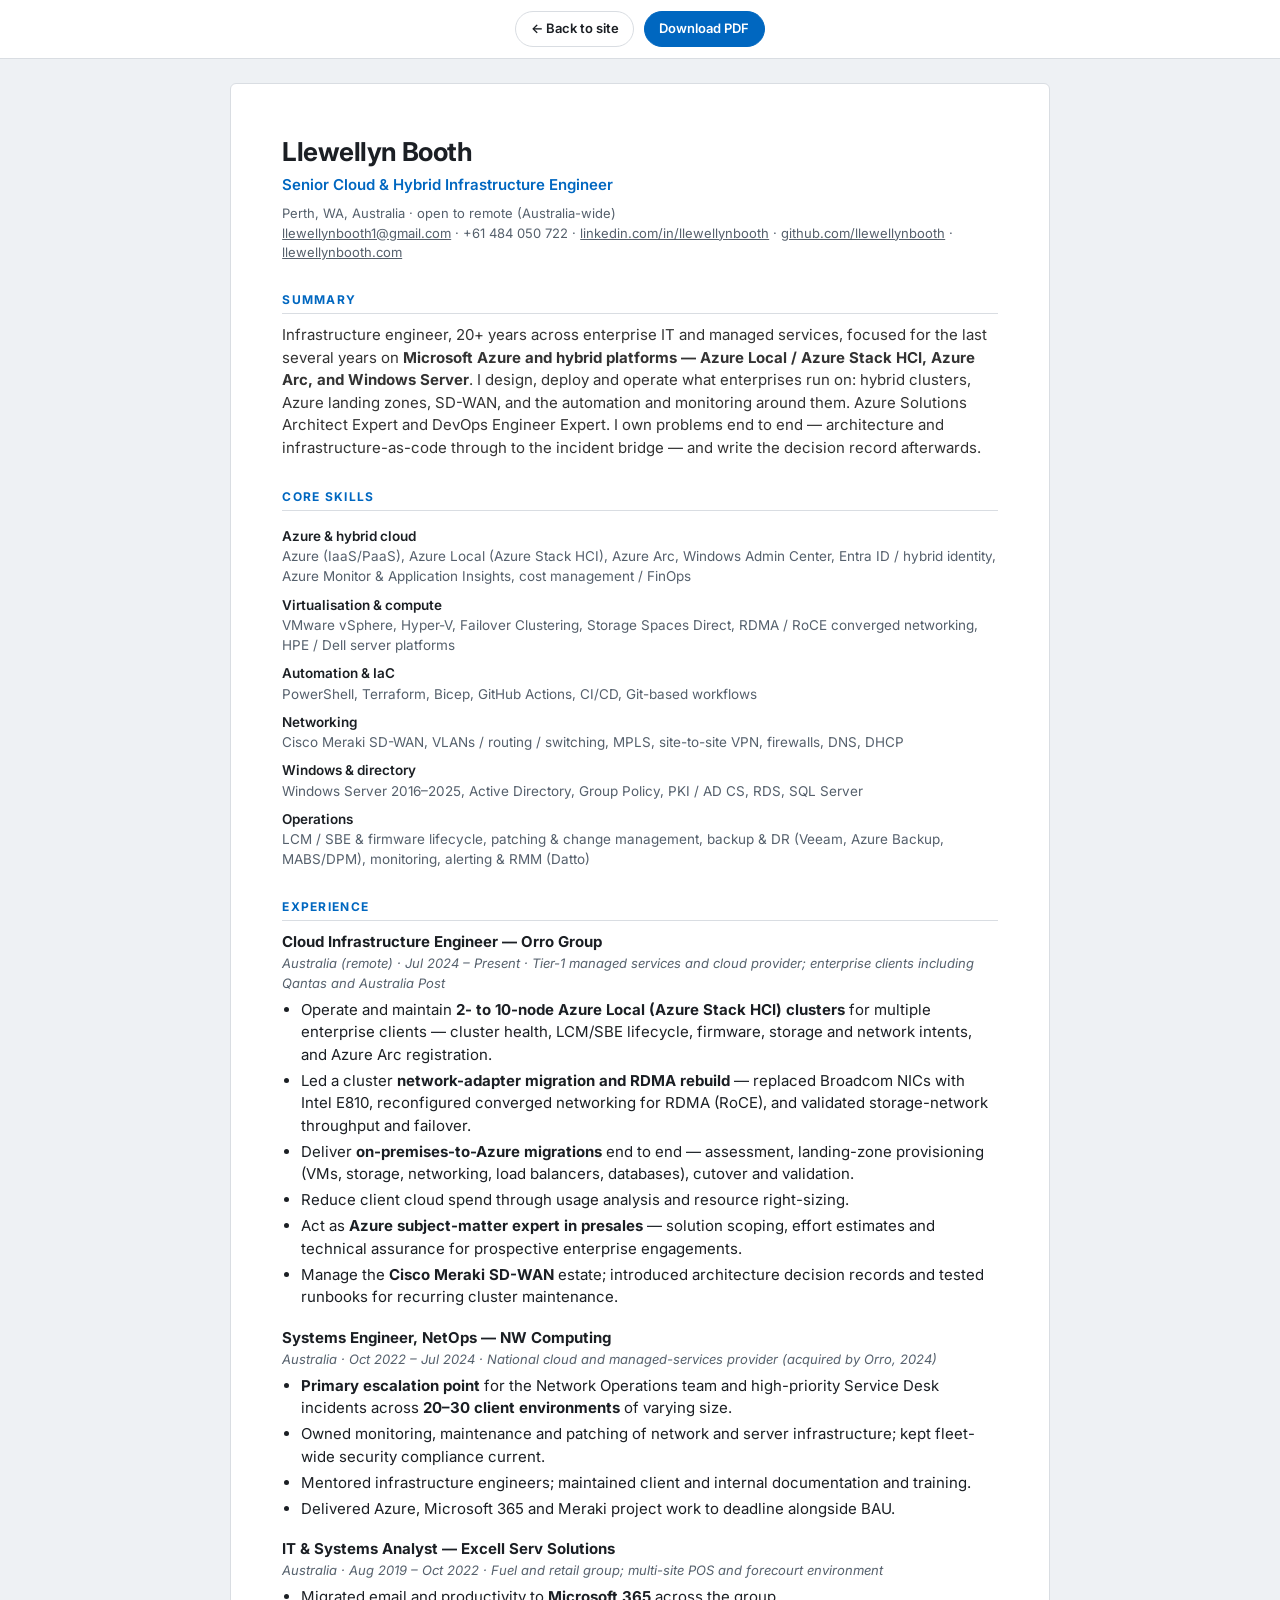
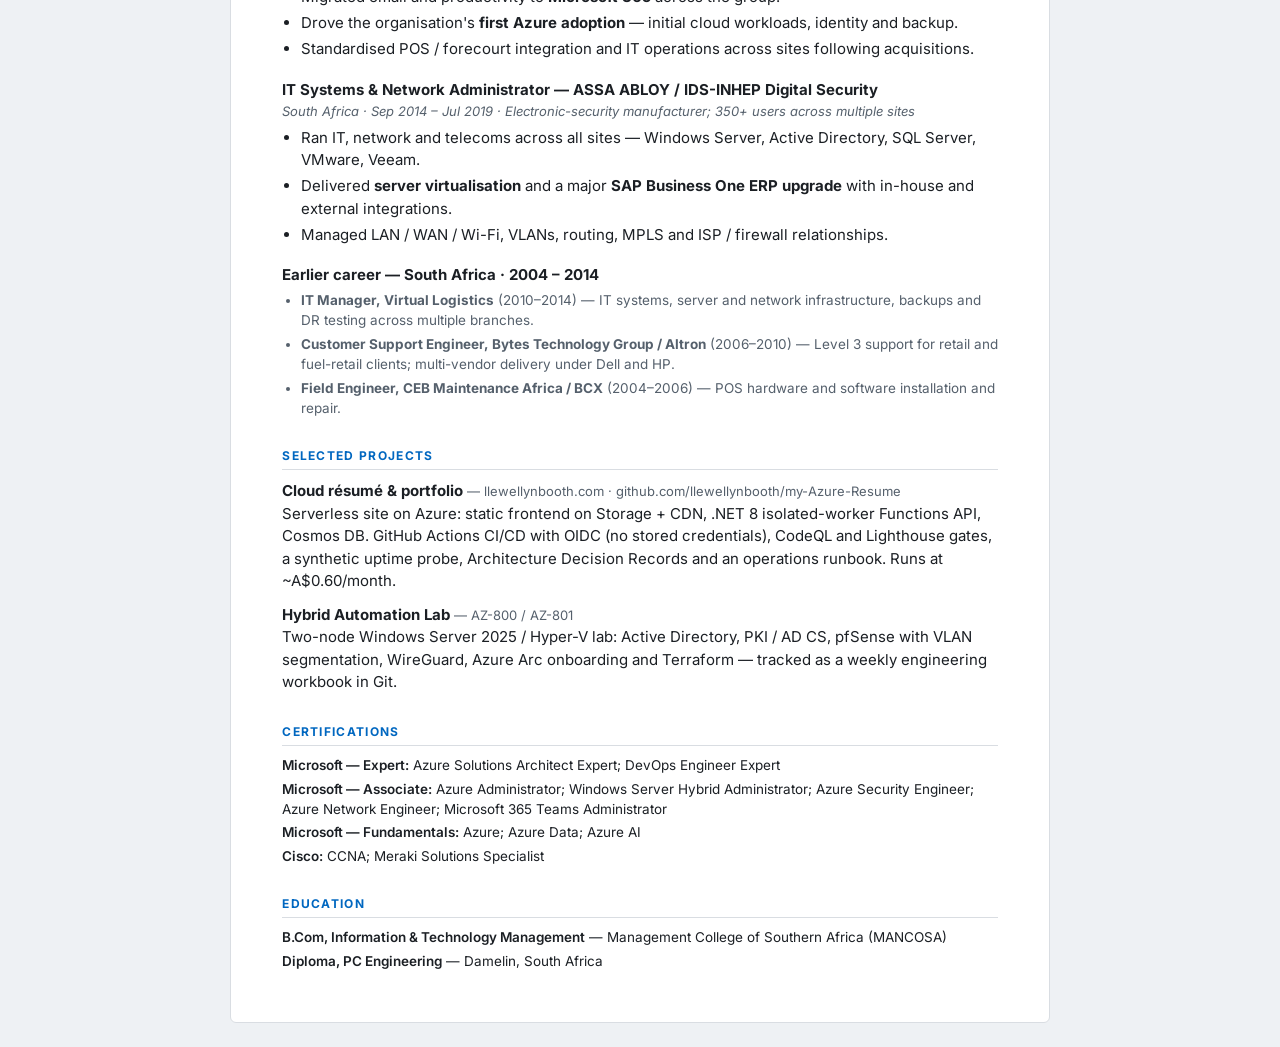
==== frontend/resume.html @ 264a1407 "Add /resume.html — the résumé as a page, drop the OneDrive link - frontend/resume.html: single-colum" ====
<!DOCTYPE html>
<html lang="en">
<head>
  <meta charset="utf-8">
  <meta name="viewport" content="width=device-width, initial-scale=1">
  <meta name="color-scheme" content="light">
  <meta name="robots" content="index, follow">
  <title>Llewellyn Booth — Résumé</title>
  <meta name="description" content="Résumé of Llewellyn Booth — Senior Cloud &amp; Hybrid Infrastructure Engineer. Azure, Azure Local / HCI, virtualisation, networking and automation. Perth, Australia; open to remote.">
  <link rel="canonical" href="https://llewellynbooth.com/resume.html">
  <link rel="icon" type="image/png" sizes="32x32" href="favicon-32x32.png">
  <link rel="preconnect" href="https://fonts.googleapis.com">
  <link rel="preconnect" href="https://fonts.gstatic.com" crossorigin>
  <link rel="stylesheet" href="https://fonts.googleapis.com/css2?family=Inter:wght@400;500;600;700&display=swap">

  <script type="application/ld+json">
  {
    "@context": "https://schema.org/",
    "@type": "Person",
    "name": "Llewellyn Booth",
    "jobTitle": "Senior Cloud & Hybrid Infrastructure Engineer",
    "email": "mailto:llewellynbooth1@gmail.com",
    "telephone": "+61484050722",
    "url": "https://llewellynbooth.com/",
    "address": { "@type": "PostalAddress", "addressLocality": "Perth", "addressRegion": "WA", "addressCountry": "AU" },
    "sameAs": [
      "https://www.linkedin.com/in/llewellynbooth",
      "https://github.com/llewellynbooth"
    ],
    "knowsAbout": ["Microsoft Azure","Azure Local","Azure Stack HCI","Azure Arc","Hyper-V","VMware vSphere","Terraform","PowerShell","Cisco Meraki SD-WAN","Windows Server","CI/CD"]
  }
  </script>

  <style>
    :root {
      --ink: #1b1f24; --muted: #55606c; --line: #d9dde2; --accent: #0067c0;
      --font: "Inter", system-ui, -apple-system, "Segoe UI", Roboto, Arial, sans-serif;
    }
    * { box-sizing: border-box; }
    body {
      margin: 0; background: #eef1f4; color: var(--ink);
      font-family: var(--font); font-size: 15px; line-height: 1.5;
      -webkit-font-smoothing: antialiased;
    }
    .toolbar {
      position: sticky; top: 0; display: flex; gap: .6rem; justify-content: center;
      padding: .7rem; background: #fff; border-bottom: 1px solid var(--line);
    }
    .toolbar a, .toolbar button {
      font: inherit; font-size: 13px; font-weight: 600; cursor: pointer;
      padding: .45rem .9rem; border-radius: 999px; border: 1px solid var(--line);
      background: #fff; color: var(--ink); text-decoration: none;
    }
    .toolbar button.primary { background: var(--accent); color: #fff; border-color: var(--accent); }
    .toolbar a:hover, .toolbar button:hover { border-color: var(--accent); }

    .sheet {
      max-width: 820px; margin: 1.5rem auto; padding: 3rem 3.2rem;
      background: #fff; border: 1px solid var(--line); border-radius: 6px;
    }

    h1 { font-size: 26px; margin: 0; letter-spacing: -0.02em; }
    .role { font-size: 15px; font-weight: 600; color: var(--accent); margin: .15rem 0 .5rem; }
    .contact { font-size: 13px; color: var(--muted); }
    .contact a { color: var(--muted); }

    h2 {
      font-size: 12px; text-transform: uppercase; letter-spacing: .11em;
      color: var(--accent); margin: 1.8rem 0 .6rem; padding-bottom: .25rem;
      border-bottom: 1px solid var(--line);
    }
    p { margin: 0 0 .6rem; }
    .summary { color: #333; }

    .skills dt { font-weight: 600; font-size: 13.5px; margin-top: .5rem; }
    .skills dd { margin: 0 0 .1rem; color: var(--muted); font-size: 13.5px; }

    .job { margin-bottom: 1.1rem; }
    .job-title { font-weight: 700; font-size: 15px; }
    .job-meta { color: var(--muted); font-size: 13px; font-style: italic; margin: .05rem 0 .35rem; }
    ul { margin: .2rem 0 .2rem; padding-left: 1.15rem; }
    li { margin: .22rem 0; }
    .earlier li { color: var(--muted); font-size: 13.5px; }

    .proj { margin-bottom: .7rem; }
    .proj-name { font-weight: 700; }
    .proj-name span { font-weight: 400; color: var(--muted); font-size: 13px; }

    .cert-line { margin: .2rem 0; font-size: 13.5px; }
    .cert-line b { font-weight: 600; }

    @media (max-width: 640px) {
      .sheet { margin: 0; padding: 1.5rem 1.2rem; border: 0; border-radius: 0; }
    }

    @media print {
      @page { margin: 14mm 16mm; }
      body { background: #fff; font-size: 10.5pt; line-height: 1.38; }
      .toolbar { display: none; }
      .sheet { max-width: none; margin: 0; padding: 0; border: 0; }
      h1 { font-size: 19pt; }
      h2 { font-size: 10pt; margin: 13pt 0 4pt; }
      .role { font-size: 11pt; }
      a { color: var(--ink); text-decoration: none; }
      .job, .proj { break-inside: avoid; }
      h2 { break-after: avoid; }
    }
  </style>
</head>

<body>
  <div class="toolbar">
    <a href="/">&larr; Back to site</a>
    <button class="primary" onclick="window.print()">Download PDF</button>
  </div>

  <main class="sheet">
    <header>
      <h1>Llewellyn Booth</h1>
      <div class="role">Senior Cloud &amp; Hybrid Infrastructure Engineer</div>
      <div class="contact">
        Perth, WA, Australia &middot; open to remote (Australia-wide)<br>
        <a href="mailto:llewellynbooth1@gmail.com">llewellynbooth1@gmail.com</a> &middot;
        +61&nbsp;484&nbsp;050&nbsp;722 &middot;
        <a href="https://www.linkedin.com/in/llewellynbooth">linkedin.com/in/llewellynbooth</a> &middot;
        <a href="https://github.com/llewellynbooth">github.com/llewellynbooth</a> &middot;
        <a href="https://llewellynbooth.com">llewellynbooth.com</a>
      </div>
    </header>

    <h2>Summary</h2>
    <p class="summary">
      Infrastructure engineer, 20+ years across enterprise IT and managed services, focused for
      the last several years on <b>Microsoft Azure and hybrid platforms &mdash; Azure Local /
      Azure Stack HCI, Azure Arc, and Windows Server</b>. I design, deploy and operate what
      enterprises run on: hybrid clusters, Azure landing zones, SD-WAN, and the automation and
      monitoring around them. Azure Solutions Architect Expert and DevOps Engineer Expert. I own
      problems end to end &mdash; architecture and infrastructure-as-code through to the incident
      bridge &mdash; and write the decision record afterwards.
    </p>

    <h2>Core skills</h2>
    <dl class="skills">
      <dt>Azure &amp; hybrid cloud</dt>
      <dd>Azure (IaaS/PaaS), Azure Local (Azure Stack HCI), Azure Arc, Windows Admin Center, Entra ID / hybrid identity, Azure Monitor &amp; Application Insights, cost management / FinOps</dd>
      <dt>Virtualisation &amp; compute</dt>
      <dd>VMware vSphere, Hyper-V, Failover Clustering, Storage Spaces Direct, RDMA / RoCE converged networking, HPE / Dell server platforms</dd>
      <dt>Automation &amp; IaC</dt>
      <dd>PowerShell, Terraform, Bicep, GitHub Actions, CI/CD, Git-based workflows</dd>
      <dt>Networking</dt>
      <dd>Cisco Meraki SD-WAN, VLANs / routing / switching, MPLS, site-to-site VPN, firewalls, DNS, DHCP</dd>
      <dt>Windows &amp; directory</dt>
      <dd>Windows Server 2016&ndash;2025, Active Directory, Group Policy, PKI / AD CS, RDS, SQL Server</dd>
      <dt>Operations</dt>
      <dd>LCM / SBE &amp; firmware lifecycle, patching &amp; change management, backup &amp; DR (Veeam, Azure Backup, MABS/DPM), monitoring, alerting &amp; RMM (Datto)</dd>
    </dl>

    <h2>Experience</h2>

    <div class="job">
      <div class="job-title">Cloud Infrastructure Engineer &mdash; Orro Group</div>
      <div class="job-meta">Australia (remote) &middot; Jul 2024 &ndash; Present &middot; Tier-1 managed services and cloud provider; enterprise clients including Qantas and Australia Post</div>
      <ul>
        <li>Operate and maintain <b>2- to 10-node Azure Local (Azure Stack HCI) clusters</b> for multiple enterprise clients &mdash; cluster health, LCM/SBE lifecycle, firmware, storage and network intents, and Azure Arc registration.</li>
        <li>Led a cluster <b>network-adapter migration and RDMA rebuild</b> &mdash; replaced Broadcom NICs with Intel E810, reconfigured converged networking for RDMA (RoCE), and validated storage-network throughput and failover.</li>
        <li>Deliver <b>on-premises-to-Azure migrations</b> end to end &mdash; assessment, landing-zone provisioning (VMs, storage, networking, load balancers, databases), cutover and validation.</li>
        <li>Reduce client cloud spend through usage analysis and resource right-sizing.</li>
        <li>Act as <b>Azure subject-matter expert in presales</b> &mdash; solution scoping, effort estimates and technical assurance for prospective enterprise engagements.</li>
        <li>Manage the <b>Cisco Meraki SD-WAN</b> estate; introduced architecture decision records and tested runbooks for recurring cluster maintenance.</li>
      </ul>
    </div>

    <div class="job">
      <div class="job-title">Systems Engineer, NetOps &mdash; NW Computing</div>
      <div class="job-meta">Australia &middot; Oct 2022 &ndash; Jul 2024 &middot; National cloud and managed-services provider (acquired by Orro, 2024)</div>
      <ul>
        <li><b>Primary escalation point</b> for the Network Operations team and high-priority Service Desk incidents across <b>20&ndash;30 client environments</b> of varying size.</li>
        <li>Owned monitoring, maintenance and patching of network and server infrastructure; kept fleet-wide security compliance current.</li>
        <li>Mentored infrastructure engineers; maintained client and internal documentation and training.</li>
        <li>Delivered Azure, Microsoft 365 and Meraki project work to deadline alongside BAU.</li>
      </ul>
    </div>

    <div class="job">
      <div class="job-title">IT &amp; Systems Analyst &mdash; Excell Serv Solutions</div>
      <div class="job-meta">Australia &middot; Aug 2019 &ndash; Oct 2022 &middot; Fuel and retail group; multi-site POS and forecourt environment</div>
      <ul>
        <li>Migrated email and productivity to <b>Microsoft 365</b> across the group.</li>
        <li>Drove the organisation's <b>first Azure adoption</b> &mdash; initial cloud workloads, identity and backup.</li>
        <li>Standardised POS / forecourt integration and IT operations across sites following acquisitions.</li>
      </ul>
    </div>

    <div class="job">
      <div class="job-title">IT Systems &amp; Network Administrator &mdash; ASSA ABLOY / IDS-INHEP Digital Security</div>
      <div class="job-meta">South Africa &middot; Sep 2014 &ndash; Jul 2019 &middot; Electronic-security manufacturer; 350+ users across multiple sites</div>
      <ul>
        <li>Ran IT, network and telecoms across all sites &mdash; Windows Server, Active Directory, SQL Server, VMware, Veeam.</li>
        <li>Delivered <b>server virtualisation</b> and a major <b>SAP Business One ERP upgrade</b> with in-house and external integrations.</li>
        <li>Managed LAN / WAN / Wi-Fi, VLANs, routing, MPLS and ISP / firewall relationships.</li>
      </ul>
    </div>

    <div class="job earlier">
      <div class="job-title">Earlier career &mdash; South Africa &middot; 2004 &ndash; 2014</div>
      <ul>
        <li><b>IT Manager, Virtual Logistics</b> (2010&ndash;2014) &mdash; IT systems, server and network infrastructure, backups and DR testing across multiple branches.</li>
        <li><b>Customer Support Engineer, Bytes Technology Group / Altron</b> (2006&ndash;2010) &mdash; Level 3 support for retail and fuel-retail clients; multi-vendor delivery under Dell and HP.</li>
        <li><b>Field Engineer, CEB Maintenance Africa / BCX</b> (2004&ndash;2006) &mdash; POS hardware and software installation and repair.</li>
      </ul>
    </div>

    <h2>Selected projects</h2>
    <div class="proj">
      <div class="proj-name">Cloud résumé &amp; portfolio <span>&mdash; llewellynbooth.com &middot; github.com/llewellynbooth/my-Azure-Resume</span></div>
      <p>Serverless site on Azure: static frontend on Storage + CDN, .NET&nbsp;8 isolated-worker
      Functions API, Cosmos&nbsp;DB. GitHub Actions CI/CD with OIDC (no stored credentials),
      CodeQL and Lighthouse gates, a synthetic uptime probe, Architecture Decision Records and an
      operations runbook. Runs at ~A$0.60/month.</p>
    </div>
    <div class="proj">
      <div class="proj-name">Hybrid Automation Lab <span>&mdash; AZ-800 / AZ-801</span></div>
      <p>Two-node Windows Server 2025 / Hyper-V lab: Active Directory, PKI / AD CS, pfSense with
      VLAN segmentation, WireGuard, Azure Arc onboarding and Terraform &mdash; tracked as a
      weekly engineering workbook in Git.</p>
    </div>

    <h2>Certifications</h2>
    <p class="cert-line"><b>Microsoft — Expert:</b> Azure Solutions Architect Expert; DevOps Engineer Expert</p>
    <p class="cert-line"><b>Microsoft — Associate:</b> Azure Administrator; Windows Server Hybrid Administrator; Azure Security Engineer; Azure Network Engineer; Microsoft 365 Teams Administrator</p>
    <p class="cert-line"><b>Microsoft — Fundamentals:</b> Azure; Azure Data; Azure AI</p>
    <p class="cert-line"><b>Cisco:</b> CCNA; Meraki Solutions Specialist</p>

    <h2>Education</h2>
    <p class="cert-line"><b>B.Com, Information &amp; Technology Management</b> &mdash; Management College of Southern Africa (MANCOSA)</p>
    <p class="cert-line"><b>Diploma, PC Engineering</b> &mdash; Damelin, South Africa</p>
  </main>
</body>
</html>
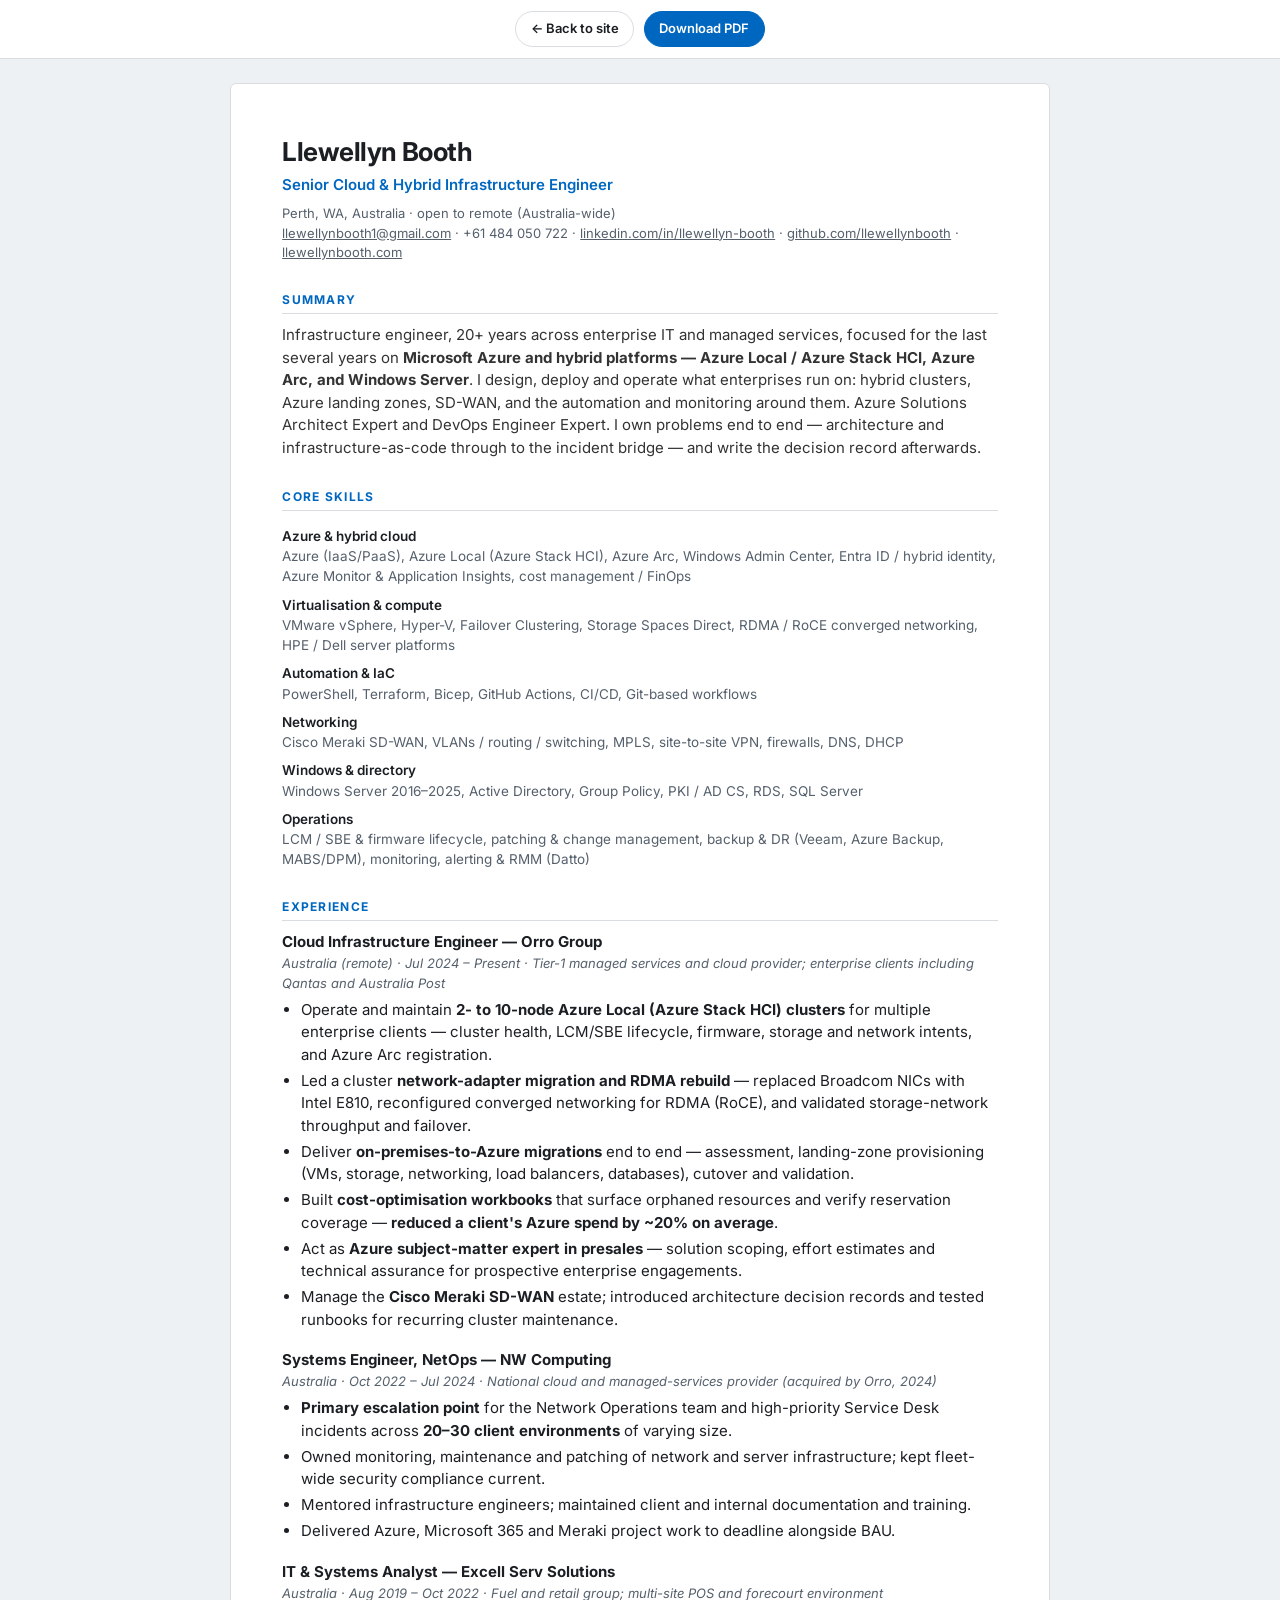
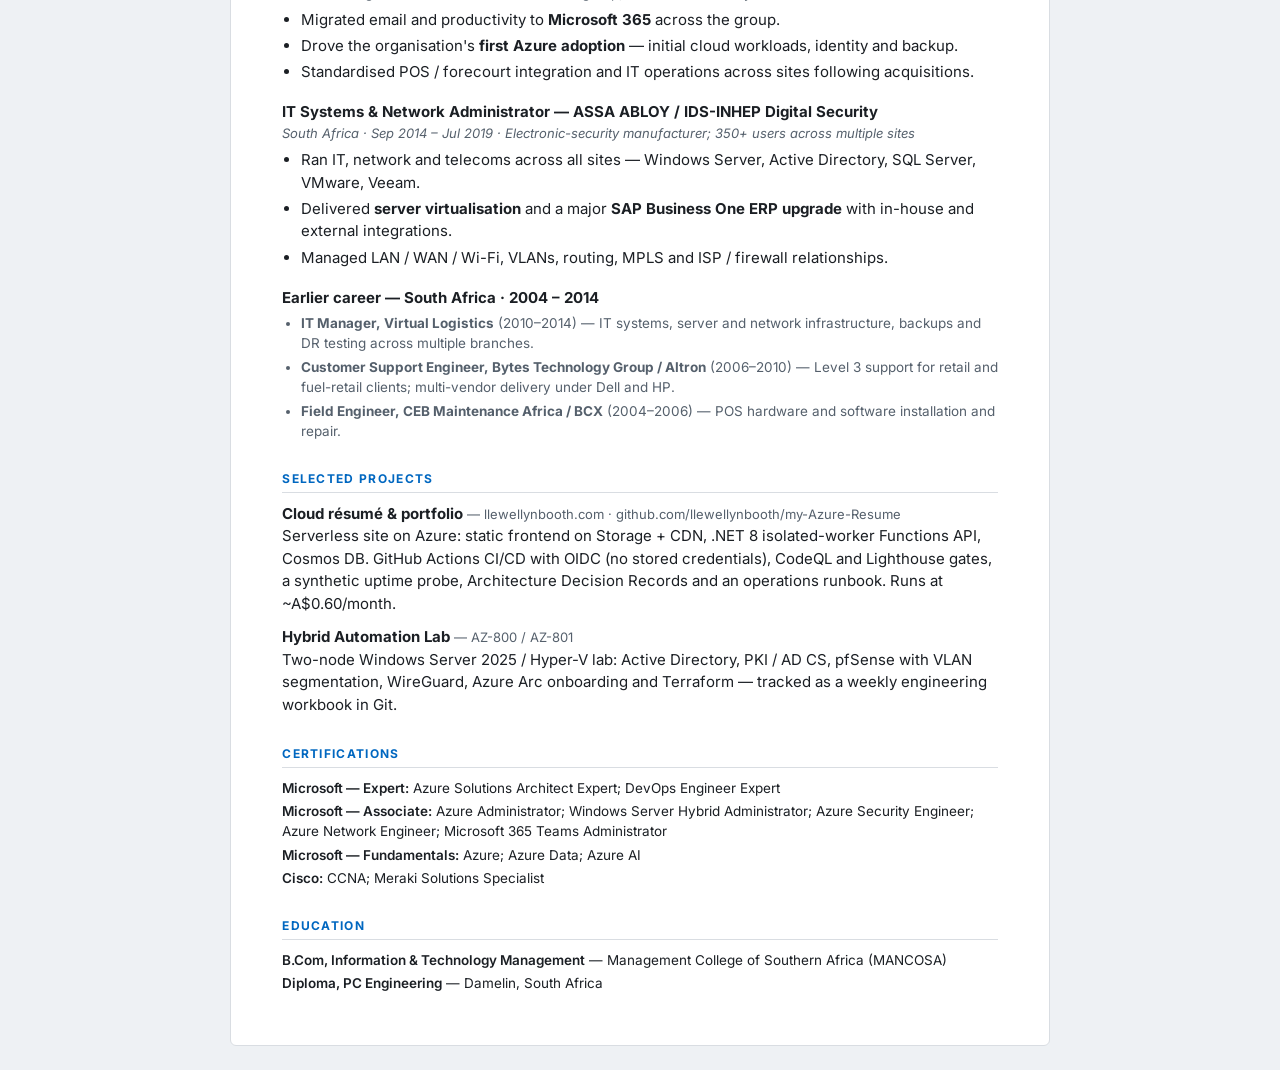
==== commit c04eaa14: "resume.html: fix LinkedIn URL (hyphen) and quantify the FinOps bullet - LinkedIn vanity URL is /in/l" ====
--- a/frontend/resume.html
+++ b/frontend/resume.html
@@ -24,7 +24,7 @@
     "url": "https://llewellynbooth.com/",
     "address": { "@type": "PostalAddress", "addressLocality": "Perth", "addressRegion": "WA", "addressCountry": "AU" },
     "sameAs": [
-      "https://www.linkedin.com/in/llewellynbooth",
+      "https://www.linkedin.com/in/llewellyn-booth",
       "https://github.com/llewellynbooth"
     ],
     "knowsAbout": ["Microsoft Azure","Azure Local","Azure Stack HCI","Azure Arc","Hyper-V","VMware vSphere","Terraform","PowerShell","Cisco Meraki SD-WAN","Windows Server","CI/CD"]
@@ -122,7 +122,7 @@
         Perth, WA, Australia &middot; open to remote (Australia-wide)<br>
         <a href="mailto:llewellynbooth1@gmail.com">llewellynbooth1@gmail.com</a> &middot;
         +61&nbsp;484&nbsp;050&nbsp;722 &middot;
-        <a href="https://www.linkedin.com/in/llewellynbooth">linkedin.com/in/llewellynbooth</a> &middot;
+        <a href="https://www.linkedin.com/in/llewellyn-booth">linkedin.com/in/llewellyn-booth</a> &middot;
         <a href="https://github.com/llewellynbooth">github.com/llewellynbooth</a> &middot;
         <a href="https://llewellynbooth.com">llewellynbooth.com</a>
       </div>
@@ -164,7 +164,7 @@
         <li>Operate and maintain <b>2- to 10-node Azure Local (Azure Stack HCI) clusters</b> for multiple enterprise clients &mdash; cluster health, LCM/SBE lifecycle, firmware, storage and network intents, and Azure Arc registration.</li>
         <li>Led a cluster <b>network-adapter migration and RDMA rebuild</b> &mdash; replaced Broadcom NICs with Intel E810, reconfigured converged networking for RDMA (RoCE), and validated storage-network throughput and failover.</li>
         <li>Deliver <b>on-premises-to-Azure migrations</b> end to end &mdash; assessment, landing-zone provisioning (VMs, storage, networking, load balancers, databases), cutover and validation.</li>
-        <li>Reduce client cloud spend through usage analysis and resource right-sizing.</li>
+        <li>Built <b>cost-optimisation workbooks</b> that surface orphaned resources and verify reservation coverage &mdash; <b>reduced a client's Azure spend by ~20% on average</b>.</li>
         <li>Act as <b>Azure subject-matter expert in presales</b> &mdash; solution scoping, effort estimates and technical assurance for prospective enterprise engagements.</li>
         <li>Manage the <b>Cisco Meraki SD-WAN</b> estate; introduced architecture decision records and tested runbooks for recurring cluster maintenance.</li>
       </ul>
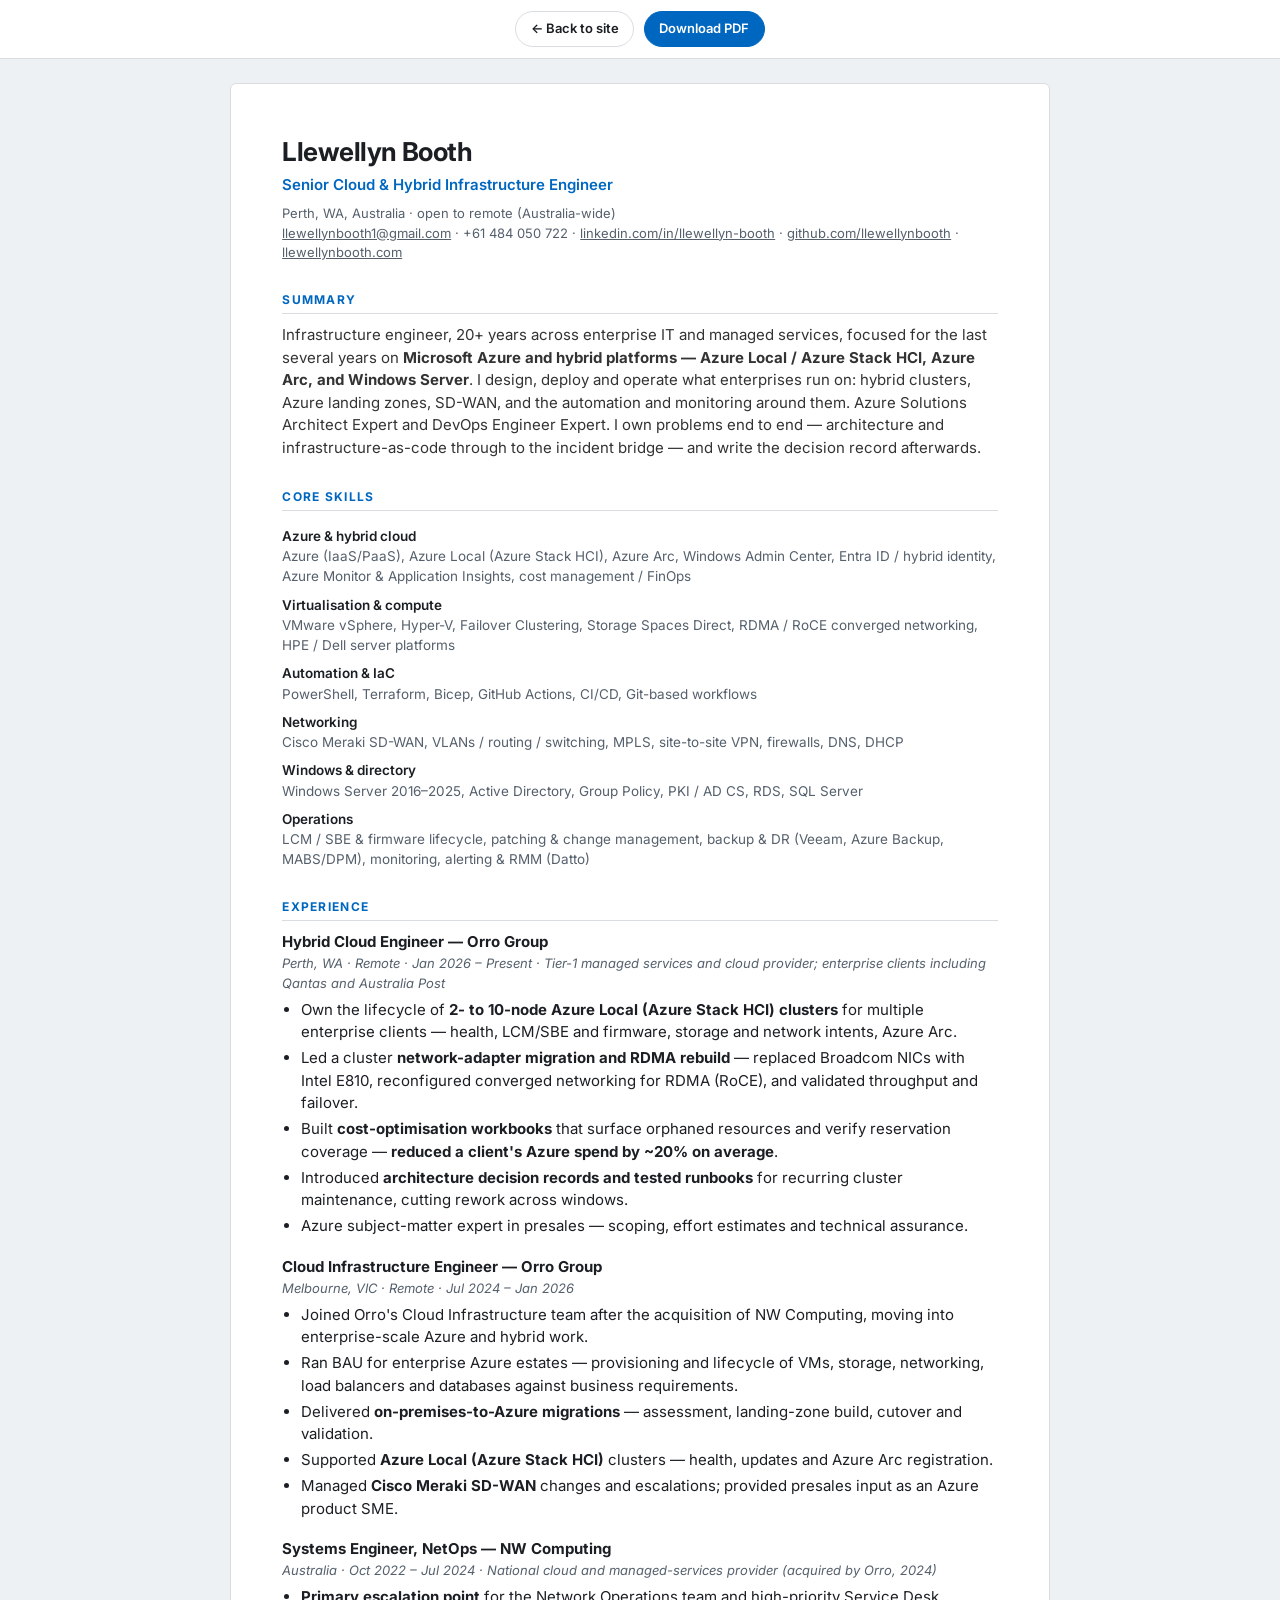
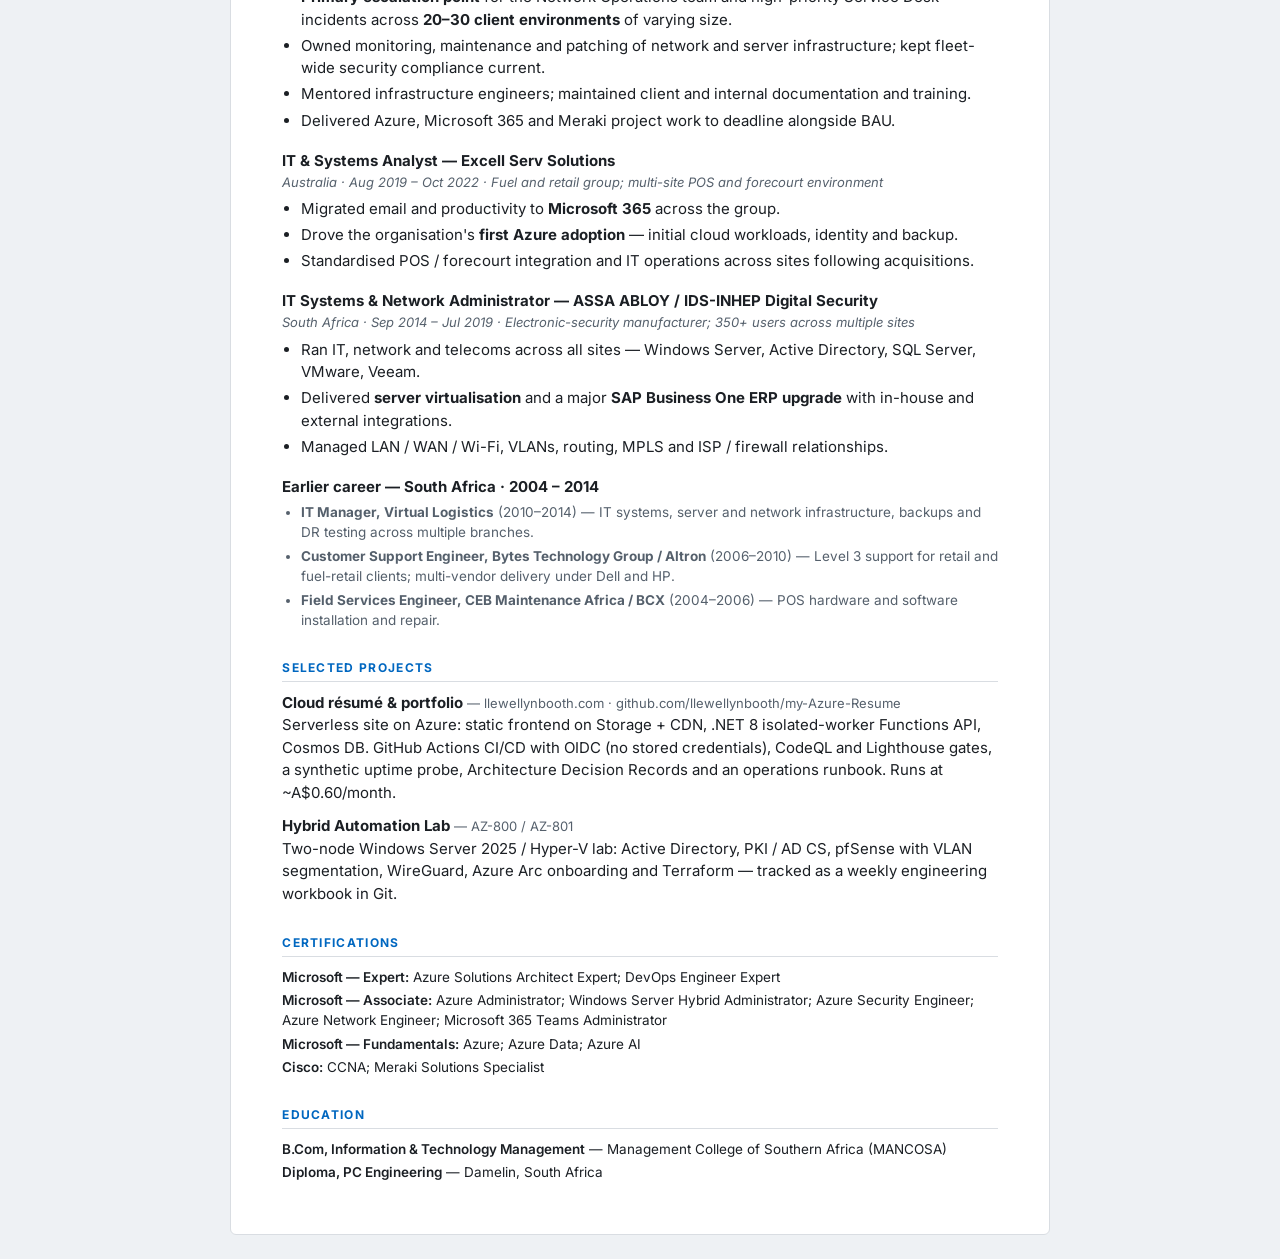
==== commit 8d20e453: "resume.html: split the Orro role in two, align titles with LinkedIn - Orro Group is now two entries " ====
--- a/frontend/resume.html
+++ b/frontend/resume.html
@@ -158,15 +158,26 @@
     <h2>Experience</h2>
 
     <div class="job">
+      <div class="job-title">Hybrid Cloud Engineer &mdash; Orro Group</div>
+      <div class="job-meta">Perth, WA &middot; Remote &middot; Jan 2026 &ndash; Present &middot; Tier-1 managed services and cloud provider; enterprise clients including Qantas and Australia Post</div>
+      <ul>
+        <li>Own the lifecycle of <b>2- to 10-node Azure Local (Azure Stack HCI) clusters</b> for multiple enterprise clients &mdash; health, LCM/SBE and firmware, storage and network intents, Azure Arc.</li>
+        <li>Led a cluster <b>network-adapter migration and RDMA rebuild</b> &mdash; replaced Broadcom NICs with Intel E810, reconfigured converged networking for RDMA (RoCE), and validated throughput and failover.</li>
+        <li>Built <b>cost-optimisation workbooks</b> that surface orphaned resources and verify reservation coverage &mdash; <b>reduced a client's Azure spend by ~20% on average</b>.</li>
+        <li>Introduced <b>architecture decision records and tested runbooks</b> for recurring cluster maintenance, cutting rework across windows.</li>
+        <li>Azure subject-matter expert in presales &mdash; scoping, effort estimates and technical assurance.</li>
+      </ul>
+    </div>
+
+    <div class="job">
       <div class="job-title">Cloud Infrastructure Engineer &mdash; Orro Group</div>
-      <div class="job-meta">Australia (remote) &middot; Jul 2024 &ndash; Present &middot; Tier-1 managed services and cloud provider; enterprise clients including Qantas and Australia Post</div>
-      <ul>
-        <li>Operate and maintain <b>2- to 10-node Azure Local (Azure Stack HCI) clusters</b> for multiple enterprise clients &mdash; cluster health, LCM/SBE lifecycle, firmware, storage and network intents, and Azure Arc registration.</li>
-        <li>Led a cluster <b>network-adapter migration and RDMA rebuild</b> &mdash; replaced Broadcom NICs with Intel E810, reconfigured converged networking for RDMA (RoCE), and validated storage-network throughput and failover.</li>
-        <li>Deliver <b>on-premises-to-Azure migrations</b> end to end &mdash; assessment, landing-zone provisioning (VMs, storage, networking, load balancers, databases), cutover and validation.</li>
-        <li>Built <b>cost-optimisation workbooks</b> that surface orphaned resources and verify reservation coverage &mdash; <b>reduced a client's Azure spend by ~20% on average</b>.</li>
-        <li>Act as <b>Azure subject-matter expert in presales</b> &mdash; solution scoping, effort estimates and technical assurance for prospective enterprise engagements.</li>
-        <li>Manage the <b>Cisco Meraki SD-WAN</b> estate; introduced architecture decision records and tested runbooks for recurring cluster maintenance.</li>
+      <div class="job-meta">Melbourne, VIC &middot; Remote &middot; Jul 2024 &ndash; Jan 2026</div>
+      <ul>
+        <li>Joined Orro's Cloud Infrastructure team after the acquisition of NW Computing, moving into enterprise-scale Azure and hybrid work.</li>
+        <li>Ran BAU for enterprise Azure estates &mdash; provisioning and lifecycle of VMs, storage, networking, load balancers and databases against business requirements.</li>
+        <li>Delivered <b>on-premises-to-Azure migrations</b> &mdash; assessment, landing-zone build, cutover and validation.</li>
+        <li>Supported <b>Azure Local (Azure Stack HCI)</b> clusters &mdash; health, updates and Azure Arc registration.</li>
+        <li>Managed <b>Cisco Meraki SD-WAN</b> changes and escalations; provided presales input as an Azure product SME.</li>
       </ul>
     </div>
 
@@ -206,7 +217,7 @@
       <ul>
         <li><b>IT Manager, Virtual Logistics</b> (2010&ndash;2014) &mdash; IT systems, server and network infrastructure, backups and DR testing across multiple branches.</li>
         <li><b>Customer Support Engineer, Bytes Technology Group / Altron</b> (2006&ndash;2010) &mdash; Level 3 support for retail and fuel-retail clients; multi-vendor delivery under Dell and HP.</li>
-        <li><b>Field Engineer, CEB Maintenance Africa / BCX</b> (2004&ndash;2006) &mdash; POS hardware and software installation and repair.</li>
+        <li><b>Field Services Engineer, CEB Maintenance Africa / BCX</b> (2004&ndash;2006) &mdash; POS hardware and software installation and repair.</li>
       </ul>
     </div>
 
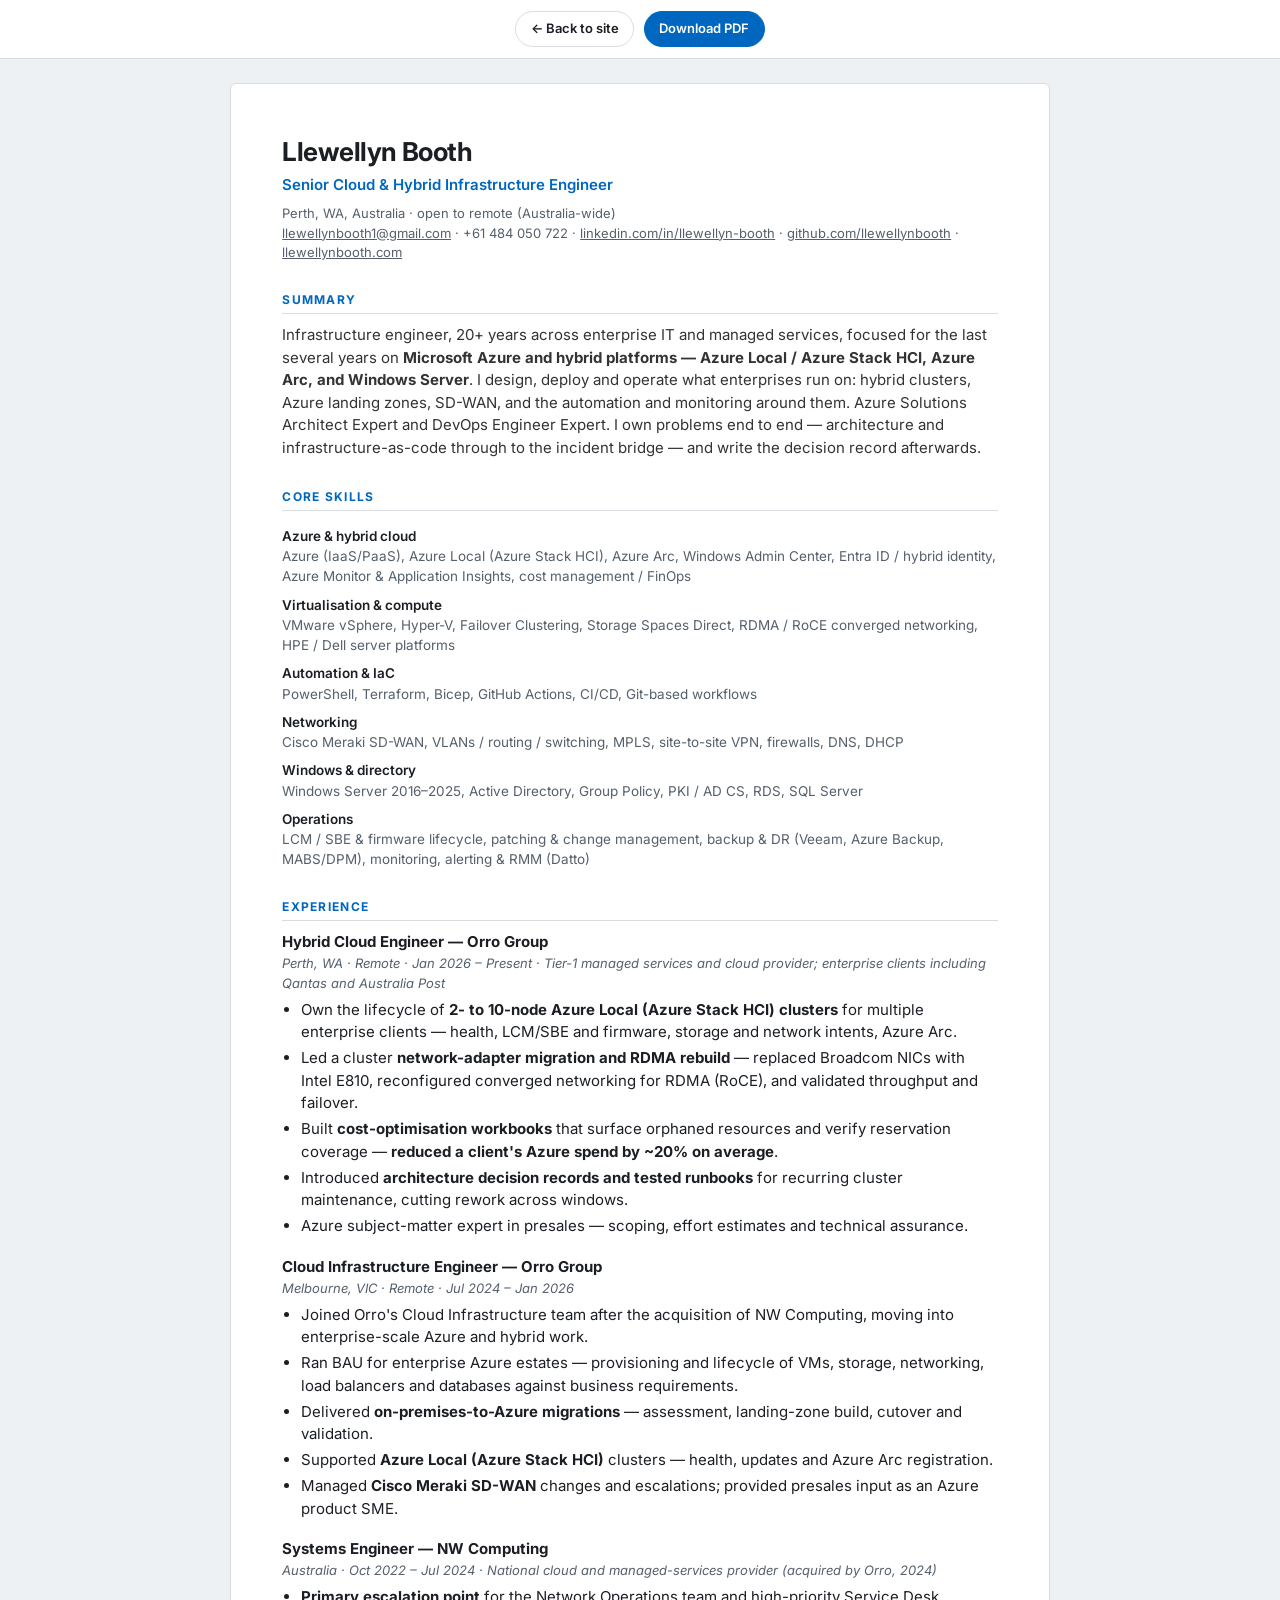
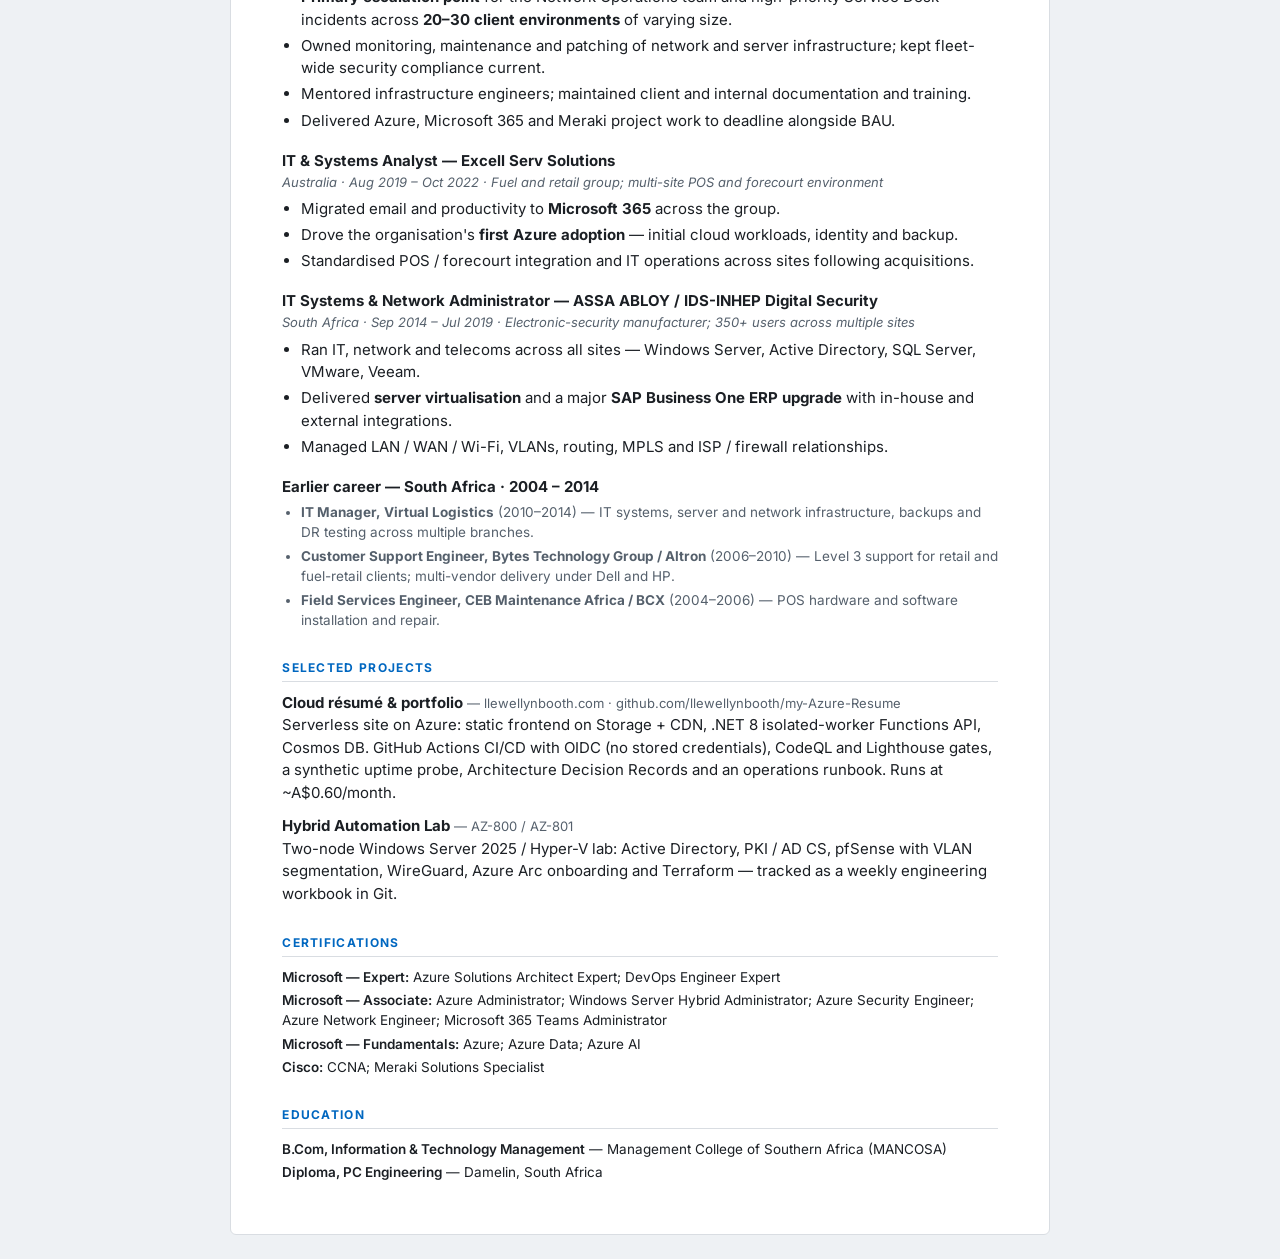
==== commit 18410da3: "resume.html: NW Computing title -> Systems Engineer (drop NetOps) Co-Authored-By: Claude Sonnet 5 <n" ====
--- a/frontend/resume.html
+++ b/frontend/resume.html
@@ -182,7 +182,7 @@
     </div>
 
     <div class="job">
-      <div class="job-title">Systems Engineer, NetOps &mdash; NW Computing</div>
+      <div class="job-title">Systems Engineer &mdash; NW Computing</div>
       <div class="job-meta">Australia &middot; Oct 2022 &ndash; Jul 2024 &middot; National cloud and managed-services provider (acquired by Orro, 2024)</div>
       <ul>
         <li><b>Primary escalation point</b> for the Network Operations team and high-priority Service Desk incidents across <b>20&ndash;30 client environments</b> of varying size.</li>
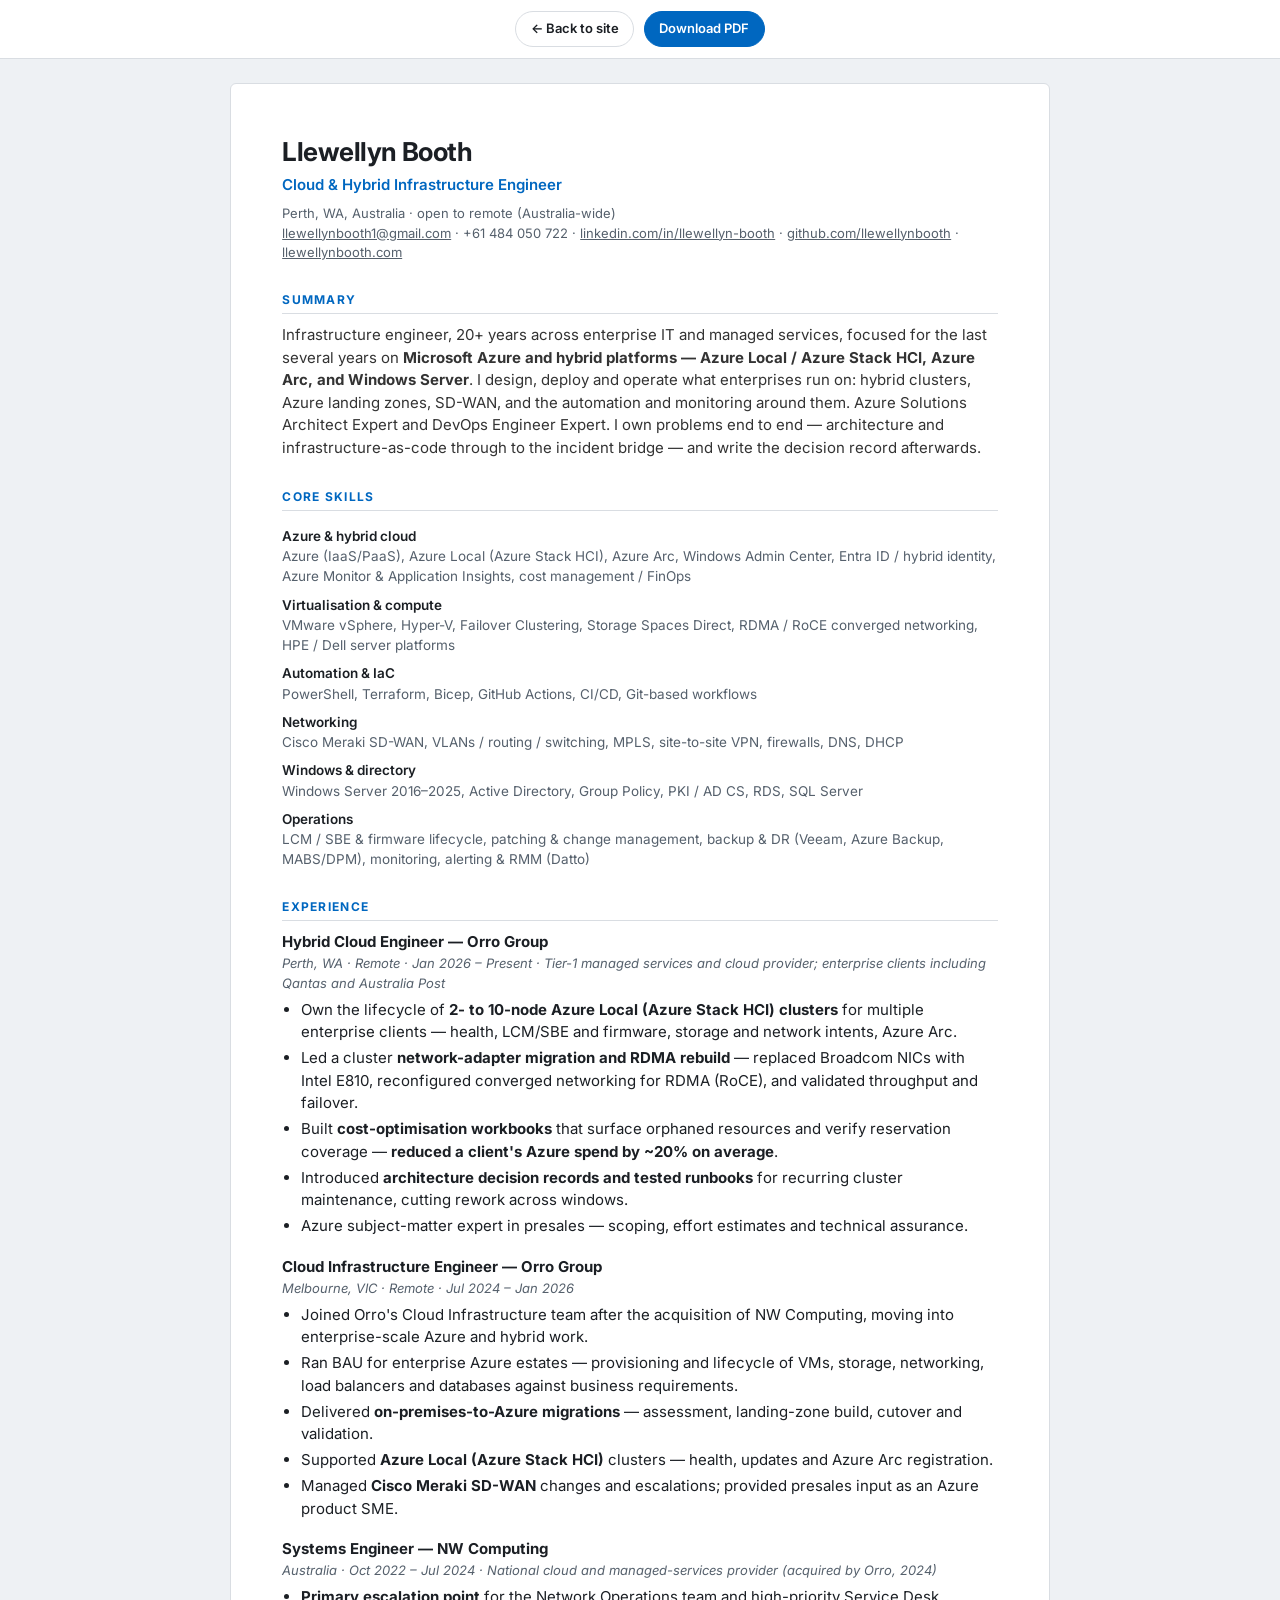
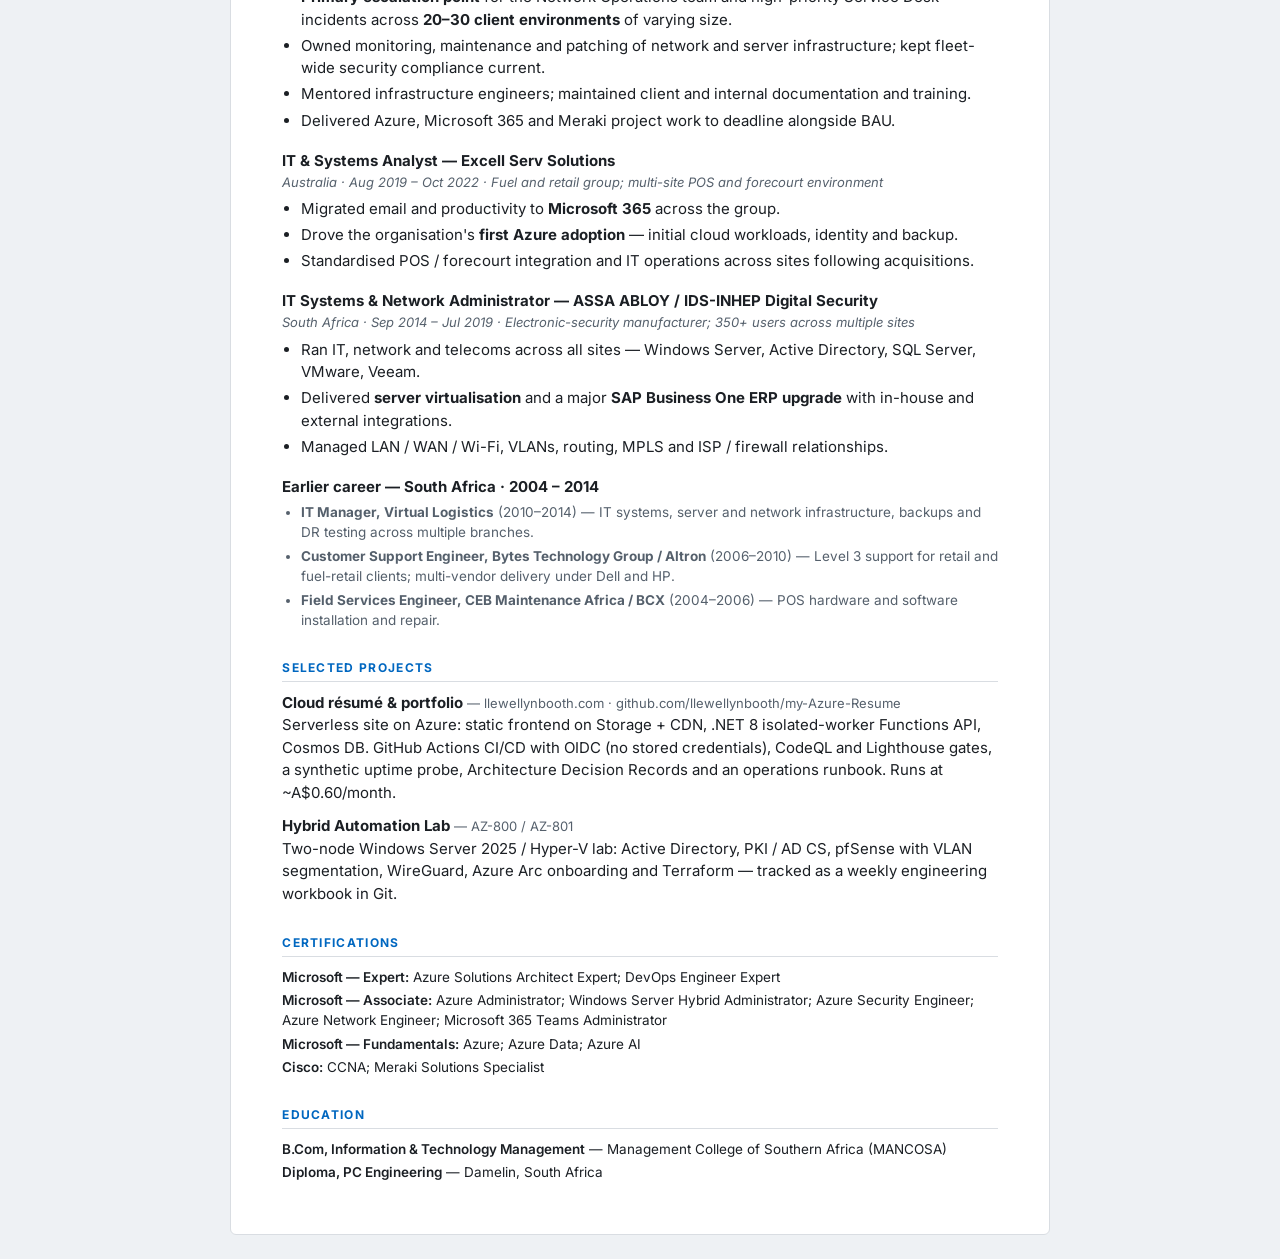
==== commit 76c1cde9: "Title: Cloud & Hybrid Infrastructure Engineer (drop 'Senior') Applied to index.html <title>/OG/Twitt" ====
--- a/frontend/resume.html
+++ b/frontend/resume.html
@@ -6,7 +6,7 @@
   <meta name="color-scheme" content="light">
   <meta name="robots" content="index, follow">
   <title>Llewellyn Booth — Résumé</title>
-  <meta name="description" content="Résumé of Llewellyn Booth — Senior Cloud &amp; Hybrid Infrastructure Engineer. Azure, Azure Local / HCI, virtualisation, networking and automation. Perth, Australia; open to remote.">
+  <meta name="description" content="Résumé of Llewellyn Booth — Cloud &amp; Hybrid Infrastructure Engineer. Azure, Azure Local / HCI, virtualisation, networking and automation. Perth, Australia; open to remote.">
   <link rel="canonical" href="https://llewellynbooth.com/resume.html">
   <link rel="icon" type="image/png" sizes="32x32" href="favicon-32x32.png">
   <link rel="preconnect" href="https://fonts.googleapis.com">
@@ -18,7 +18,7 @@
     "@context": "https://schema.org/",
     "@type": "Person",
     "name": "Llewellyn Booth",
-    "jobTitle": "Senior Cloud & Hybrid Infrastructure Engineer",
+    "jobTitle": "Cloud & Hybrid Infrastructure Engineer",
     "email": "mailto:llewellynbooth1@gmail.com",
     "telephone": "+61484050722",
     "url": "https://llewellynbooth.com/",
@@ -117,7 +117,7 @@
   <main class="sheet">
     <header>
       <h1>Llewellyn Booth</h1>
-      <div class="role">Senior Cloud &amp; Hybrid Infrastructure Engineer</div>
+      <div class="role">Cloud &amp; Hybrid Infrastructure Engineer</div>
       <div class="contact">
         Perth, WA, Australia &middot; open to remote (Australia-wide)<br>
         <a href="mailto:llewellynbooth1@gmail.com">llewellynbooth1@gmail.com</a> &middot;
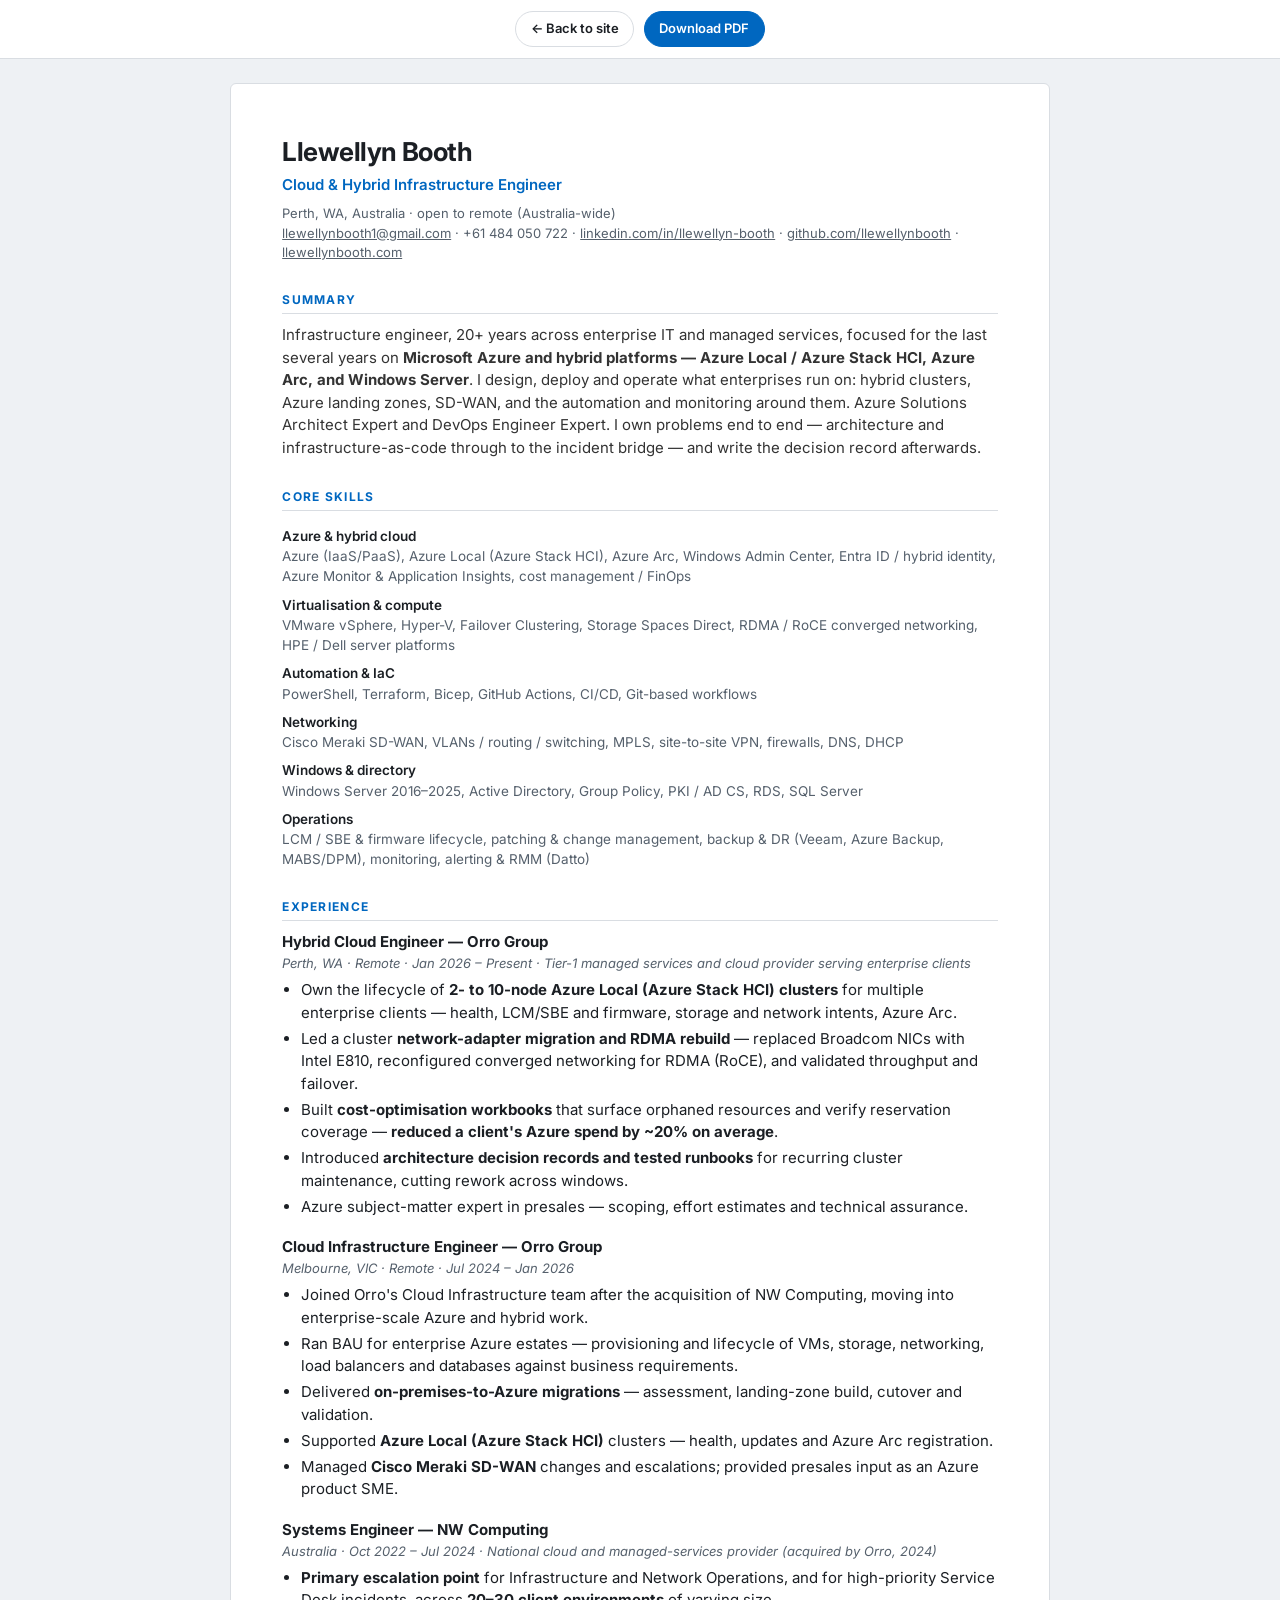
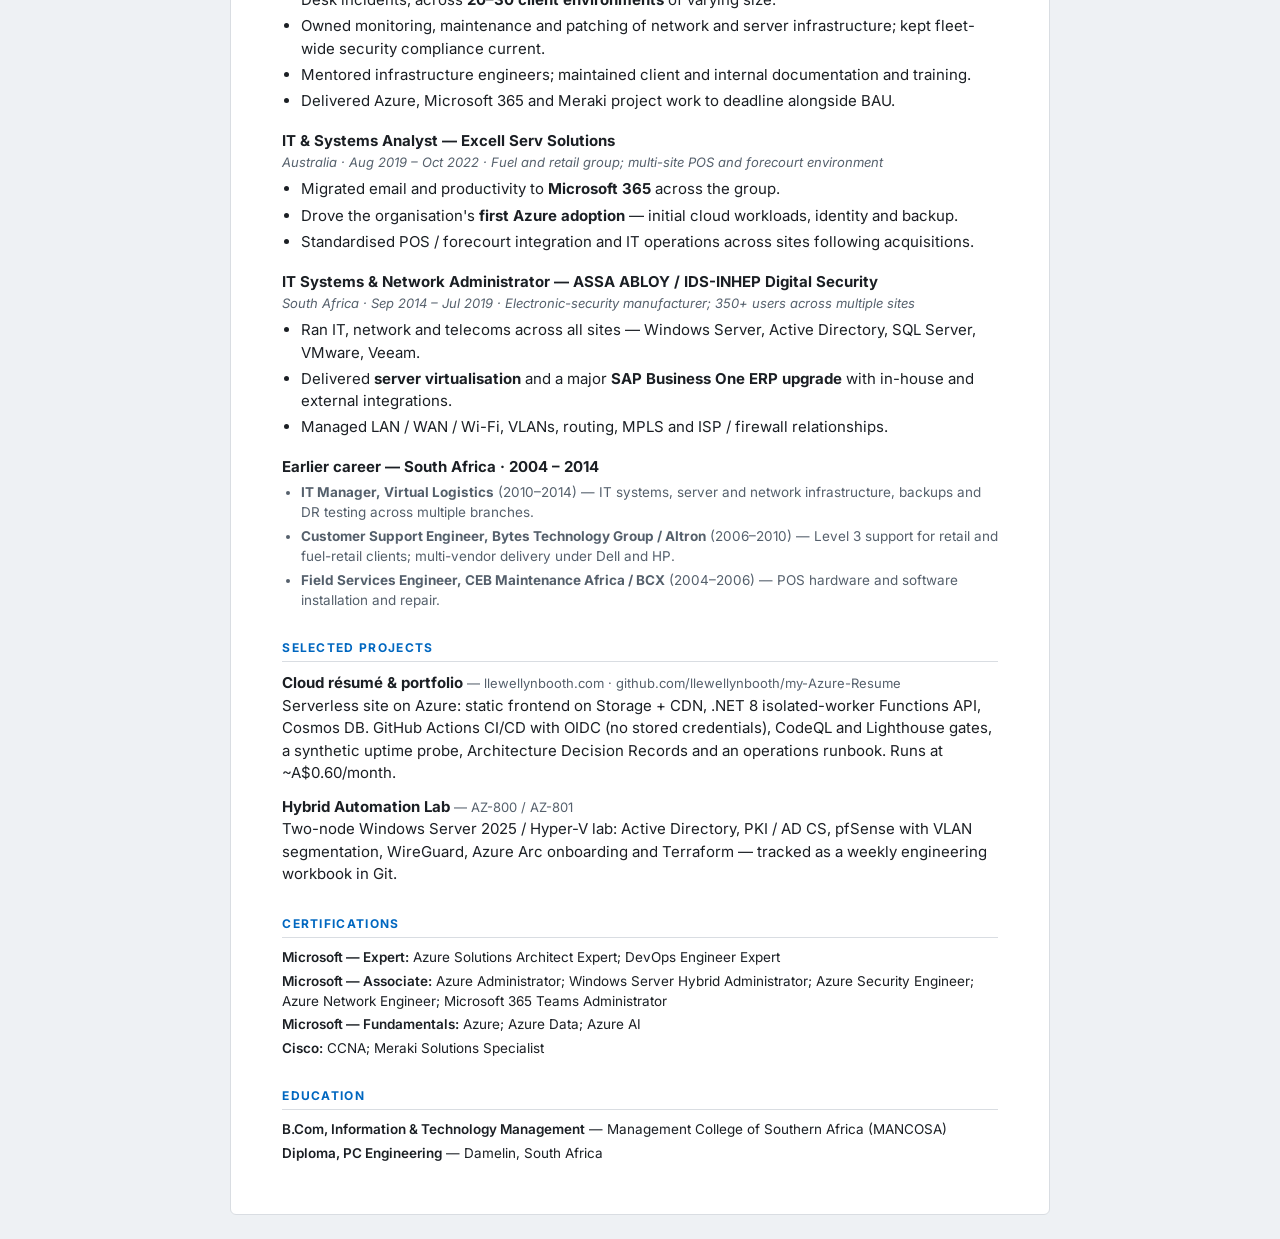
==== commit 3ae54396: "Experience tweaks: drop client names, reword NetOps, group Orro roles - Removed "Qantas and Australi" ====
--- a/frontend/resume.html
+++ b/frontend/resume.html
@@ -159,7 +159,7 @@
 
     <div class="job">
       <div class="job-title">Hybrid Cloud Engineer &mdash; Orro Group</div>
-      <div class="job-meta">Perth, WA &middot; Remote &middot; Jan 2026 &ndash; Present &middot; Tier-1 managed services and cloud provider; enterprise clients including Qantas and Australia Post</div>
+      <div class="job-meta">Perth, WA &middot; Remote &middot; Jan 2026 &ndash; Present &middot; Tier-1 managed services and cloud provider serving enterprise clients</div>
       <ul>
         <li>Own the lifecycle of <b>2- to 10-node Azure Local (Azure Stack HCI) clusters</b> for multiple enterprise clients &mdash; health, LCM/SBE and firmware, storage and network intents, Azure Arc.</li>
         <li>Led a cluster <b>network-adapter migration and RDMA rebuild</b> &mdash; replaced Broadcom NICs with Intel E810, reconfigured converged networking for RDMA (RoCE), and validated throughput and failover.</li>
@@ -185,7 +185,7 @@
       <div class="job-title">Systems Engineer &mdash; NW Computing</div>
       <div class="job-meta">Australia &middot; Oct 2022 &ndash; Jul 2024 &middot; National cloud and managed-services provider (acquired by Orro, 2024)</div>
       <ul>
-        <li><b>Primary escalation point</b> for the Network Operations team and high-priority Service Desk incidents across <b>20&ndash;30 client environments</b> of varying size.</li>
+        <li><b>Primary escalation point</b> for Infrastructure and Network Operations, and for high-priority Service Desk incidents, across <b>20&ndash;30 client environments</b> of varying size.</li>
         <li>Owned monitoring, maintenance and patching of network and server infrastructure; kept fleet-wide security compliance current.</li>
         <li>Mentored infrastructure engineers; maintained client and internal documentation and training.</li>
         <li>Delivered Azure, Microsoft 365 and Meraki project work to deadline alongside BAU.</li>
